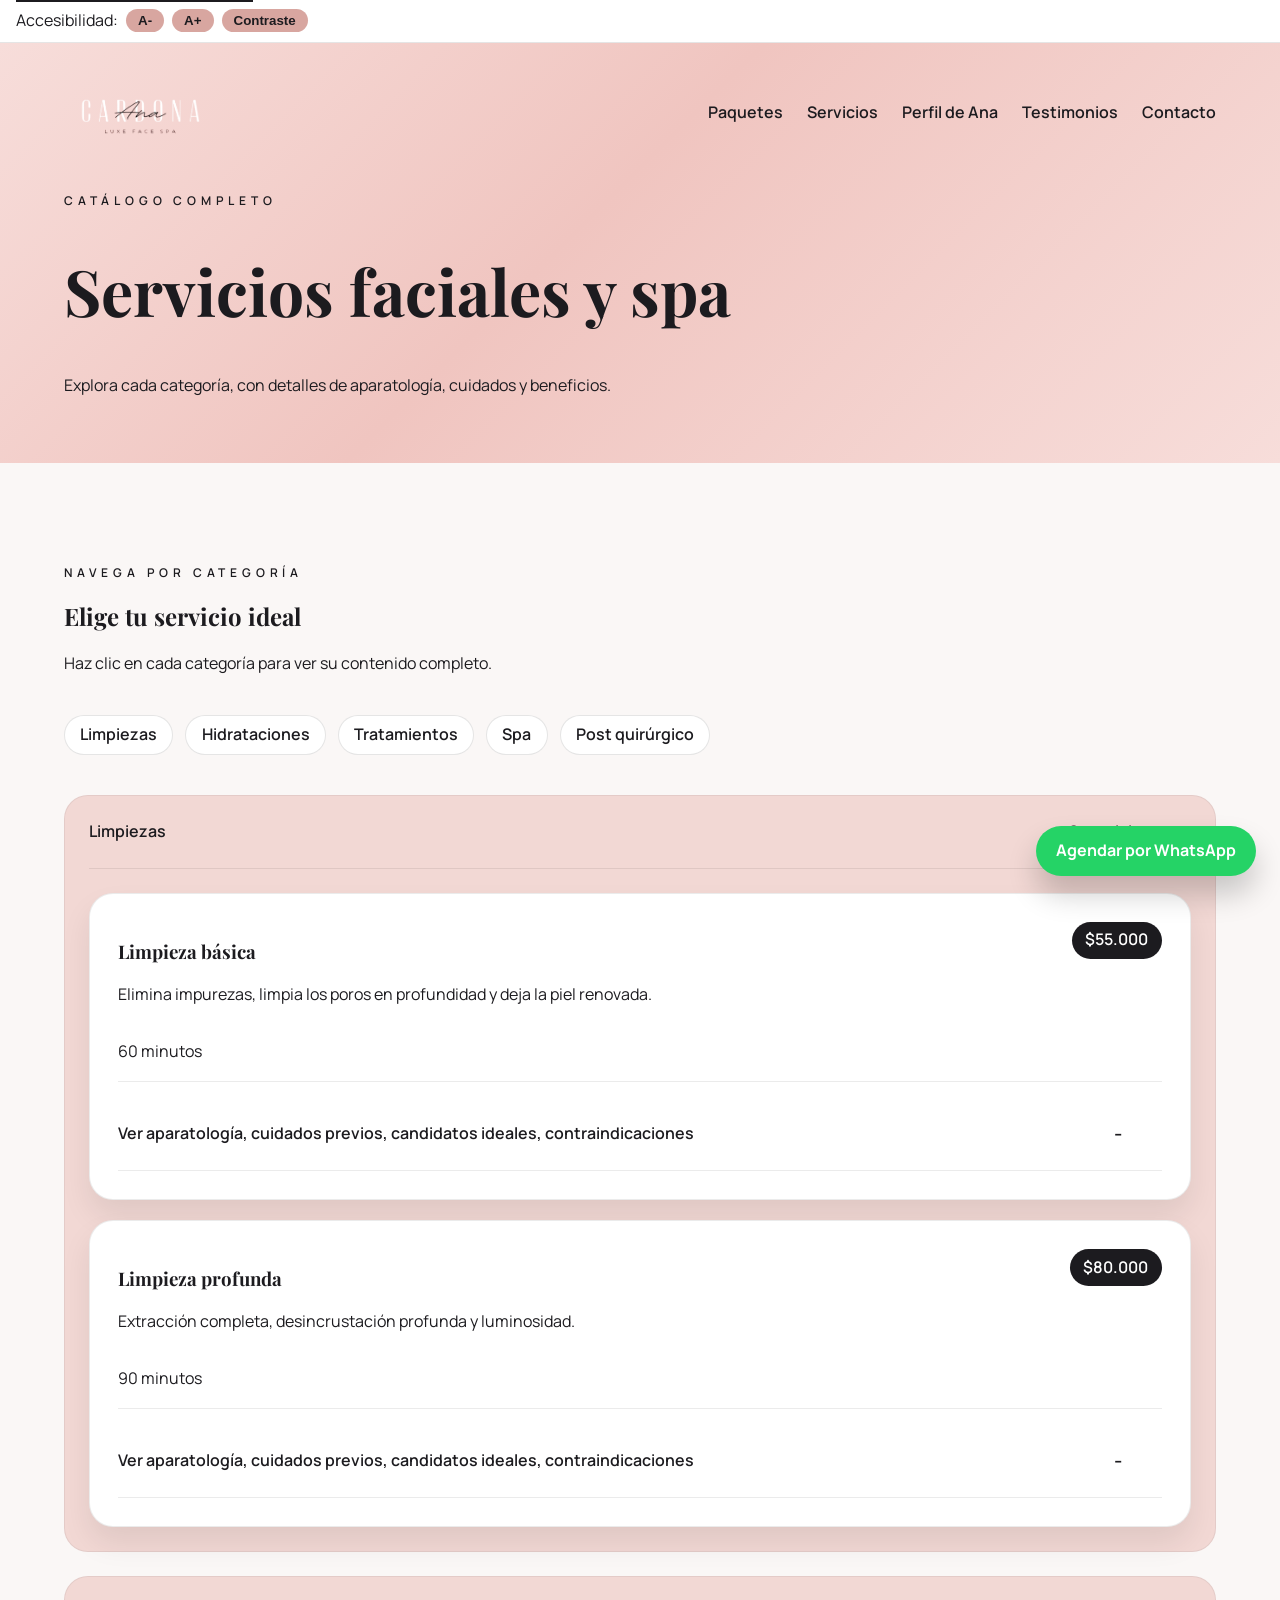
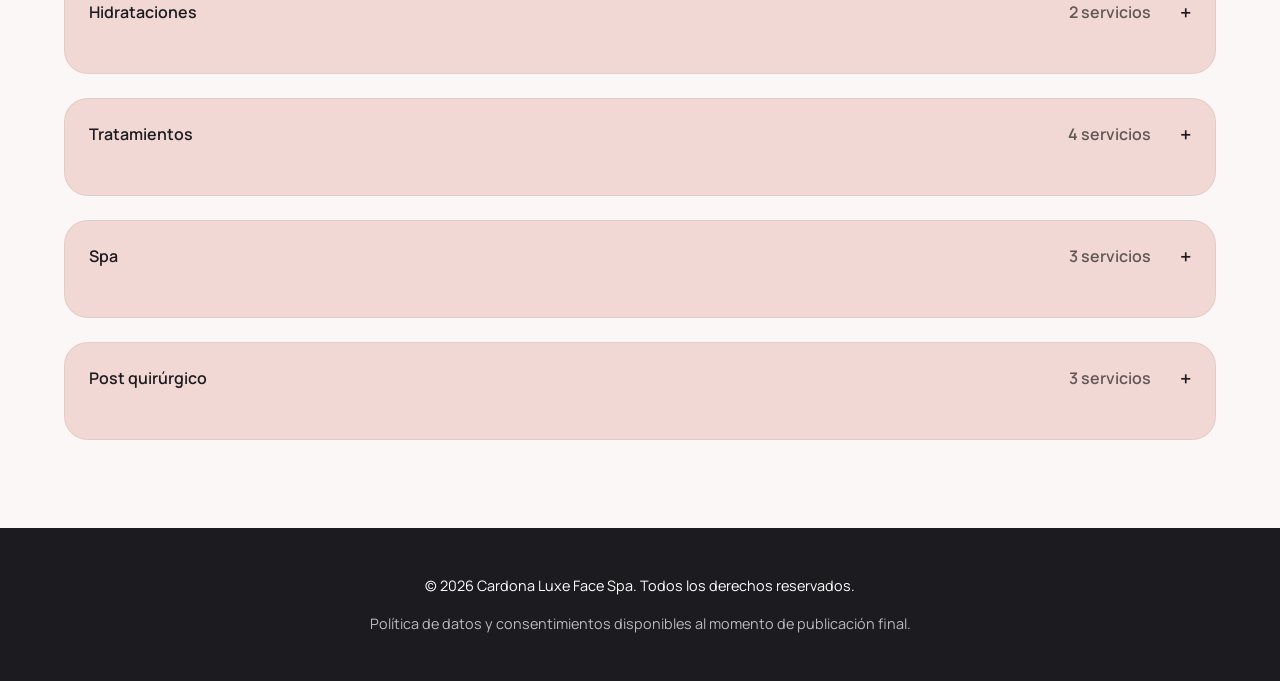
==== servicios.html @ 0a3d9806 "Add files via upload" ====
<!DOCTYPE html>
<html lang="es">
  <head>
    <meta charset="UTF-8" />
    <meta name="viewport" content="width=device-width, initial-scale=1.0" />
    <meta
      name="description"
      content="Catálogo completo de servicios de Ana Cardona · Luxe Face Spa."
    />
    <title>Servicios | Cardona · Luxe Face Spa</title>
    <link rel="preconnect" href="https://fonts.googleapis.com" />
    <link rel="preconnect" href="https://fonts.gstatic.com" crossorigin />
    <link
      href="https://fonts.googleapis.com/css2?family=Playfair+Display:wght@400;600&family=Manrope:wght@400;500;600&display=swap"
      rel="stylesheet"
    />
    <link rel="stylesheet" href="styles.css" />
  </head>
  <body>
    <a class="skip-link" href="#main">Saltar al contenido principal</a>

    <div class="accessibility-panel" aria-label="Controles de accesibilidad">
      <span>Accesibilidad:</span>
      <button type="button" data-action="font-decrease" aria-label="Reducir tamaño de letra">
        A-
      </button>
      <button type="button" data-action="font-increase" aria-label="Aumentar tamaño de letra">
        A+
      </button>
      <button type="button" data-action="contrast-toggle" aria-label="Activar alto contraste">
        Contraste
      </button>
    </div>

    <header class="hero hero--compact">
      <nav class="main-nav" aria-label="Navegación principal">
        <a class="brand" href="index.html" aria-label="Ir al inicio">
          <img
            src="images/logo-ana-luxe-face-spa.png"
            alt="Logo de Ana Cardona · Luxe Face Spa"
            width="200"
            height="52"
            decoding="async"
          />
        </a>
        <button
          class="nav-toggle"
          type="button"
          aria-expanded="false"
          aria-controls="nav-menu"
          aria-label="Abrir menú"
        >
          <span></span><span></span><span></span>
        </button>
        <ul id="nav-menu">
          <li><a href="index.html#paquetes">Paquetes</a></li>
          <li><a href="servicios.html" aria-current="page">Servicios</a></li>
          <li><a href="index.html#perfil">Perfil de Ana</a></li>
          <li><a href="index.html#testimonios">Testimonios</a></li>
          <li><a href="index.html#contacto">Contacto</a></li>
        </ul>
      </nav>

      <div class="hero-content">
        <p class="eyebrow">Catálogo completo</p>
        <h1>Servicios faciales y spa</h1>
        <p>Explora cada categoría, con detalles de aparatología, cuidados y beneficios.</p>
      </div>
    </header>

    <main id="main">
      <section class="section services-catalog" id="servicios">
        <div class="section-heading">
          <p class="eyebrow">Navega por categoría</p>
          <h2>Elige tu servicio ideal</h2>
          <p>Haz clic en cada categoría para ver su contenido completo.</p>
        </div>
        <div class="services-chips" aria-label="Categorías de servicios">
          <a class="chip" href="#limpiezas">Limpiezas</a>
          <a class="chip" href="#hidrataciones">Hidrataciones</a>
          <a class="chip" href="#tratamientos">Tratamientos</a>
          <a class="chip" href="#spa">Spa</a>
          <a class="chip" href="#post-quirurgico">Post quirúrgico</a>
        </div>
        <div class="services-accordion" id="services-accordion"></div>
      </section>
    </main>

    <footer class="site-footer">
      <p>© <span id="year"></span> Cardona Luxe Face Spa. Todos los derechos reservados.</p>
      <p class="legal">
        Política de datos y consentimientos disponibles al momento de publicación final.
      </p>
    </footer>

    <a
      class="whatsapp-fab"
      href="https://wa.me/message/45OG5EF3PCVAC1"
      target="_blank"
      rel="noopener"
      aria-label="Agendar cita por WhatsApp"
    >
      Agendar por WhatsApp
    </a>

    <script type="module" src="main.js"></script>
  </body>
</html>
---- styles.css ----
:root {
  --brand-pink: #d8a6a0;
  --brand-pink-soft: #f2d8d4;
  --brand-black: #1c1b1f;
  --brand-white: #ffffff;
  --accent-gold: #f4c789;
  --surface: #faf7f6;
  --font-scale: 1;
  --logo-zoom: 0.9;
}

*,
*::before,
*::after {
  box-sizing: border-box;
}

html {
  font-size: calc(16px * var(--font-scale));
  scroll-behavior: smooth;
}

body {
  margin: 0;
  font-family: "Manrope", system-ui, -apple-system, BlinkMacSystemFont, "Segoe UI", sans-serif;
  background-color: var(--surface);
  color: var(--brand-black);
  line-height: 1.6;
  overflow-x: hidden;
}

body.high-contrast {
  background-color: #111;
  color: #f7f7f7;
}

img {
  max-width: 100%;
  display: block;
  height: auto;
}

a {
  color: inherit;
  text-decoration: none;
}

.skip-link {
  position: absolute;
  top: -40px;
  left: 16px;
  padding: 8px 16px;
  background: var(--brand-black);
  color: var(--brand-white);
  z-index: 20;
}

.skip-link:focus {
  top: 16px;
}

.skip-link:focus-visible {
  outline: 3px solid var(--brand-pink);
  outline-offset: 4px;
}

.accessibility-panel {
  position: sticky;
  top: 0;
  display: flex;
  gap: 0.5rem;
  align-items: center;
  padding: 0.5rem 1rem;
  background: var(--brand-white);
  border-bottom: 1px solid rgba(0, 0, 0, 0.1);
  z-index: 10;
}

.accessibility-panel button {
  border: none;
  background: var(--brand-pink);
  color: var(--brand-black);
  padding: 0.25rem 0.75rem;
  border-radius: 999px;
  font-weight: 600;
  cursor: pointer;
  transition: opacity 0.2s ease;
}

.accessibility-panel button:focus-visible {
  outline: 3px solid var(--brand-black);
  outline-offset: 3px;
}

.accessibility-panel button:hover {
  opacity: 0.85;
}

.hero {
  position: relative;
  background: linear-gradient(135deg, #f7ddda 0%, #f0c5c0 45%, #f7ddda 100%);
  padding: 2rem clamp(1rem, 5vw, 5rem) 4rem;
  overflow: hidden;
}

.main-nav {
  display: flex;
  justify-content: space-between;
  align-items: center;
  gap: 1rem;
}

.main-nav .brand {
  display: flex;
  align-items: center;
  margin-right: auto;
  flex: 0 0 auto;
  height: clamp(72px, 6vw, 88px);
  max-width: 320px;
  overflow: hidden;
  padding: 6px 0 6px 0.5rem;
}

.main-nav .brand img {
  height: 100%;
  width: auto;
  display: block;
  transform-origin: left center;
  transform: scale(var(--logo-zoom));
}

.brand {
  color: inherit;
}

.main-nav ul {
  list-style: none;
  display: flex;
  gap: clamp(0.75rem, 2vw, 1.5rem);;
  padding: 0;
  margin: 0;
}

.main-nav a {
  font-weight: 600;
}

.main-nav a:focus-visible,
.btn:focus-visible,
.nav-toggle:focus-visible,
.whatsapp-fab:focus-visible,
.chip:focus-visible,
.card-cta:focus-visible,
.service-category summary:focus-visible {
  outline: 3px solid var(--brand-black);
  outline-offset: 4px;
}

.nav-toggle {
  display: none;
  flex-direction: column;
  gap: 4px;
  border: none;
  background: transparent;
}

.nav-toggle span {
  width: 24px;
  height: 2px;
  background: var(--brand-black);
  display: block;
}

.hero-content {
  max-width: 720px;
  margin-top: 3rem;
}

.hero-watermark {
  position: absolute;
  right: clamp(1.5rem, 6vw, 6rem);
  bottom: clamp(1.5rem, 6vw, 4.5rem);
  font-family: "Playfair Display", serif;
  font-size: clamp(4rem, 14vw, 12rem);
  color: var(--brand-black);
  opacity: 0.06;
  letter-spacing: 0.08em;
  pointer-events: none;
  z-index: 0;
  user-select: none;
  white-space: nowrap;
}

.hero-content,
.main-nav {
  position: relative;
  z-index: 1;
}

.hero--compact {
  padding-bottom: 3rem;
}

.hero--compact .hero-content {
  margin-top: 2.5rem;
}

.eyebrow {
  letter-spacing: 0.3rem;
  text-transform: uppercase;
  font-size: 0.75rem;
  font-weight: 600;
}

h1,
h2,
h3,
h4 {
  font-family: "Playfair Display", serif;
  color: var(--brand-black);
  line-height: 1.2;
}

.hero h1 {
  font-size: clamp(2.5rem, 6vw, 4rem);
}

.hero-cta {
  display: flex;
  gap: 1rem;
  flex-wrap: wrap;
  margin-top: 1.5rem;
}

.btn {
  display: inline-flex;
  align-items: center;
  justify-content: center;
  gap: 0.35rem;
  padding: 0.75rem 1.5rem;
  border-radius: 999px;
  font-weight: 600;
  border: 2px solid transparent;
  transition: transform 0.2s ease, box-shadow 0.2s ease;
}

.btn.primary {
  background: var(--brand-black);
  color: var(--brand-white);
}

.btn.ghost {
  border-color: var(--brand-black);
  color: var(--brand-black);
  background: transparent;
}

.btn:hover {
  transform: translateY(-1px);
  box-shadow: 0 10px 20px rgba(0, 0, 0, 0.15);
}

.section {
  padding: clamp(2.75rem, 7vw, 5.5rem) clamp(1rem, 5vw, 5rem);
}

.section-heading {
  max-width: 720px;
  margin-bottom: clamp(1.75rem, 3vw, 2.4rem);
}

.intro {
  display: grid;
  grid-template-columns: repeat(auto-fit, minmax(260px, 1fr));
  gap: 2rem;
}

.section.intro {
  padding-bottom: clamp(2rem, 5vw, 3.5rem);
}

.intro-card {
  border-radius: 24px;
  padding: 2rem;
  background: var(--brand-white);
  border: 1px solid rgba(0, 0, 0, 0.05);
}

.intro-copy ul,
.intro-card ul {
  margin: 1rem 0 0;
  padding-left: 1.25rem;
}

.intro-card ul {
  list-style: none;
  padding-left: 0;
  display: grid;
  gap: 0.35rem;
}

.intro-card .btn {
  margin-top: 1.25rem;
}

.intro-card .status {
  font-weight: 600;
  color: #219653;
}

.cards-grid {
  display: grid;
  grid-template-columns: repeat(auto-fit, minmax(280px, 1fr));
  gap: 1.5rem;
}

.package-card,
.service-card {
  background: var(--brand-white);
  border-radius: 24px;
  padding: 1.75rem;
  border: 1px solid rgba(0, 0, 0, 0.05);
  box-shadow: 0 20px 40px rgba(0, 0, 0, 0.05);
}

.package-card h3 {
  margin-top: 0.25rem;
}

.tag {
  display: inline-flex;
  padding: 0.25rem 0.75rem;
  border-radius: 999px;
  background: var(--brand-black);
  color: var(--brand-white);
  font-size: 0.75rem;
  text-transform: uppercase;
}

.price-chip {
  display: inline-flex;
  background: var(--brand-black);
  color: var(--brand-white);
  border-radius: 999px;
  padding: 0.35rem 0.85rem;
  font-weight: 600;
}

.service-groups {
  display: flex;
  flex-direction: column;
  gap: 3rem;
}

.service-group > h3 {
  margin-bottom: 1rem;
}

.service-list {
  display: grid;
  grid-template-columns: repeat(auto-fit, minmax(280px, 1fr));
  gap: 1.5rem;
}

.service-card header {
  display: flex;
  justify-content: space-between;
  gap: 1rem;
  align-items: flex-start;
}

.service-price {
  display: grid;
  gap: 0.4rem;
  justify-items: end;
  text-align: left;
  margin-right: -0.25rem;
}

.service-price-packages {
  display: grid;
  gap: 0.25rem;
  font-size: 0.8rem;
  color: rgba(0, 0, 0, 0.75);
}

.service-price-row {
  display: flex;
  align-items: center;
  justify-content: space-between;
  gap: 0.75rem;
  padding-bottom: 0.5rem;
  border-bottom: 1px solid rgba(0, 0, 0, 0.08);
}

.service-price-row:last-child {
  border-bottom: none;
  padding-bottom: 0;
}

.service-price-left {
  display: grid;
  gap: 0.2rem;
  font-size: 0.8rem;
  color: rgba(0, 0, 0, 0.75);
}

.service-price-title {
  font-weight: 600;
}

.service-price-sub {
  font-size: 0.75rem;
  color: rgba(0, 0, 0, 0.6);
}

.service-price-chip {
  width: 8rem;
  height: 2.25rem;
  display: inline-flex;
  align-items: center;
  justify-content: center;
  text-align: center;
  margin-left: auto;
  flex-shrink: 0;
}

.service-price-row:first-child .service-price-chip {
  margin-left: 0.5rem;
}


.service-card details {
  margin-top: 1rem;
  border-top: 1px solid rgba(0, 0, 0, 0.08);
  padding-top: 1rem;
}

.service-card summary {
  cursor: pointer;
  font-weight: 600;
}

.detail-grid {
  display: grid;
  grid-template-columns: repeat(auto-fit, minmax(180px, 1fr));
  gap: 1rem;
  margin-top: 1rem;
}

.detail-grid h4 {
  font-size: 1rem;
}

.services-preview {
  display: grid;
  grid-template-columns: repeat(auto-fit, minmax(220px, 1fr));
  gap: 1.5rem;
}

.service-preview-card {
  background: var(--brand-white);
  border-radius: 20px;
  padding: 1.5rem;
  border: 1px solid rgba(0, 0, 0, 0.06);
  box-shadow: 0 14px 26px rgba(0, 0, 0, 0.08);
  display: flex;
  flex-direction: column;
  gap: 0.75rem;
}

.service-preview-card p {
  margin: 0;
}

.card-cta {
  margin-top: auto;
  font-weight: 600;
  display: inline-flex;
  align-items: center;
  gap: 0.35rem;
}

.services-actions {
  margin-top: 2rem;
}

.services-chips {
  display: flex;
  flex-wrap: wrap;
  gap: 0.75rem;
  margin: 1.5rem 0 2.5rem;
}

.chip {
  display: inline-flex;
  align-items: center;
  padding: 0.4rem 0.95rem;
  border-radius: 999px;
  background: var(--brand-white);
  border: 1px solid rgba(0, 0, 0, 0.1);
  font-weight: 600;
}

.services-accordion {
  display: grid;
  gap: 1.5rem;
}

.service-category {
  background: var(--brand-pink-soft);
  border-radius: 24px;
  border: 1px solid rgba(0, 0, 0, 0.06);
  padding: 0 1.5rem 1.5rem;
}

.service-category summary {
  cursor: pointer;
  list-style: none;
  padding: 1.25rem 0;
  display: grid;
  grid-template-columns: minmax(0, 1fr) auto 24px;
  align-items: center;
  gap: 1rem;
  font-weight: 600;
}

.service-category summary::-webkit-details-marker {
  display: none;
}

.service-category summary::after {
  content: "+";
  font-size: 1.25rem;
  justify-self: end;
}

.service-category[open] summary::after {
  content: "-";
}

.service-category[open] summary {
  border-bottom: 1px solid rgba(0, 0, 0, 0.08);
}

.service-category-list {
  display: grid;
  gap: 1.25rem;
  padding-top: 1.5rem;
}

.service-category-title {
  min-width: 0;
}

.service-category-count {
  min-width: 7rem;
  text-align: right;
  color: rgba(0, 0, 0, 0.6);
  font-weight: 600;
}

.service-category .service-card {
  background: var(--brand-white);
  border-color: rgba(0, 0, 0, 0.08);
  box-shadow: 0 16px 30px rgba(0, 0, 0, 0.08);
}

.profile {
  display: grid;
  grid-template-columns: repeat(auto-fit, minmax(280px, 1fr));
  gap: 2rem;
  align-items: center;
  background: var(--brand-pink-soft);
}

.profile-media {
  display: flex;
  justify-content: center;
}

.profile-photo {
  width: 100%;
  max-width: 320px;
  border-radius: 32px;
  aspect-ratio: 4 / 5;
  object-fit: cover;
  box-shadow: 0 30px 60px rgba(0, 0, 0, 0.15);
}

.profile-links {
  display: flex;
  gap: 1rem;
  flex-wrap: wrap;
}

.testimonials-track {
  display: grid;
  grid-template-columns: repeat(auto-fit, minmax(260px, 1fr));
  gap: 1rem;
}

.testimonial-card {
  position: relative;
  overflow: hidden;
  max-width: 320px;
  aspect-ratio: 4 / 3;
  width: 100%;
  padding: 1.5rem;
  background: var(--brand-white);
  border-radius: 20px;
  border: 1px solid rgba(0, 0, 0, 0.05);
}

.testimonial-card img {
  position: absolute;
  inset: 0;
  width: 100%;
  height: 100%;
  object-fit: cover;
}

.testimonial-overlay {
  position: absolute;
  left: 0.75rem;
  right: 0.75rem;
  bottom: 0.75rem;
  padding: 0.85rem 1rem;
  background: rgba(0, 0, 0, 0.55);
  color: var(--brand-white);
  border-radius: 14px;
  display: grid;
  gap: 0.35rem;
}

.testimonial-overlay p {
  margin: 0;
  font-size: 0.9rem;
}

.testimonial-overlay strong {
  font-weight: 600;
}

.gallery-grid {
  display: grid;
  grid-template-columns: repeat(auto-fit, minmax(220px, 1fr));
  gap: 1rem;
}

.gallery-card {
  border-radius: 20px;
  overflow: hidden;
  position: relative;
}

.gallery-card span {
  position: absolute;
  bottom: 0.75rem;
  left: 0.75rem;
  background: rgba(0, 0, 0, 0.5);
  color: var(--brand-white);
  padding: 0.25rem 0.6rem;
  border-radius: 12px;
  font-size: 0.85rem;
}

.contact {
  display: grid;
  grid-template-columns: repeat(auto-fit, minmax(280px, 1fr));
  gap: 2rem;
  background: var(--brand-black);
  color: var(--brand-white);
}

.contact-card {
  background: rgba(255, 255, 255, 0.05);
  border-radius: 24px;
  padding: 2rem;
}

.contact-card ul {
  list-style: none;
  padding: 0;
}

.contact-card li {
  margin-bottom: 0.5rem;
}

.map-placeholder {
  border-radius: 24px;
  display: flex;
  flex-direction: column;
  justify-content: center;
  align-items: center;
  background: rgba(255, 255, 255, 0.08);
  text-align: center;
  padding: 1.5rem;
  min-height: 260px;
}

.site-footer {
  padding: 2rem 1rem;
  text-align: center;
  font-size: 0.9rem;
  background: var(--brand-black);
  color: var(--brand-white);
}

.legal {
  opacity: 0.7;
}

.whatsapp-fab {
  position: fixed;
  right: 1.5rem;
  bottom: 1.5rem;
  background: #25d366;
  color: #fff;
  padding: 0.75rem 1.25rem;
  border-radius: 999px;
  font-weight: 700;
  box-shadow: 0 18px 30px rgba(0, 0, 0, 0.2);
}

@media (max-width: 880px) {
  .main-nav {
    position: relative;
    z-index: 200;
  }

  .main-nav ul {
    position: absolute;
    top: 72px;
    right: 16px;
    flex-direction: column;
    background: var(--brand-white);
    padding: 1rem;
    border-radius: 20px;
    display: none;
    z-index: 100;
    box-shadow: 0 12px 40px rgba(0, 0, 0, 0.15);
  }

  .main-nav ul.open {
    display: flex;
  }

  .nav-toggle {
    display: inline-flex;
  }
}

@media (max-width: 600px) {
  .hero {
    padding-left: 1.25rem;
    padding-right: 1.25rem;
  }

  .main-nav .brand {
    overflow: visible;
    padding-left: 0.75rem;
  }

  :root {
    --logo-zoom: 1.2;
  }

  .main-nav .brand {
    height: clamp(56px, 10vw, 72px);
    max-width: 240px;
  }

  .profile-photo {
    max-width: 240px;
  }

  .hero-watermark {
    opacity: 0.03;
    font-size: clamp(3rem, 12vw, 6rem);
    right: 1rem;
    bottom: 1rem;
  }

  .hero-logo {
    width: min(100%, 320px);
    margin-top: 0.5rem;
    margin-bottom: 1rem;
  }

  .service-category summary {
    grid-template-columns: minmax(0, 1fr) auto 20px;
  }

  .service-category-count {
    min-width: 5.5rem;
    font-size: 0.9rem;
  }
}

@media (prefers-reduced-motion: reduce) {
  *,
  *::before,
  *::after {
    transition: none !important;
  }
}
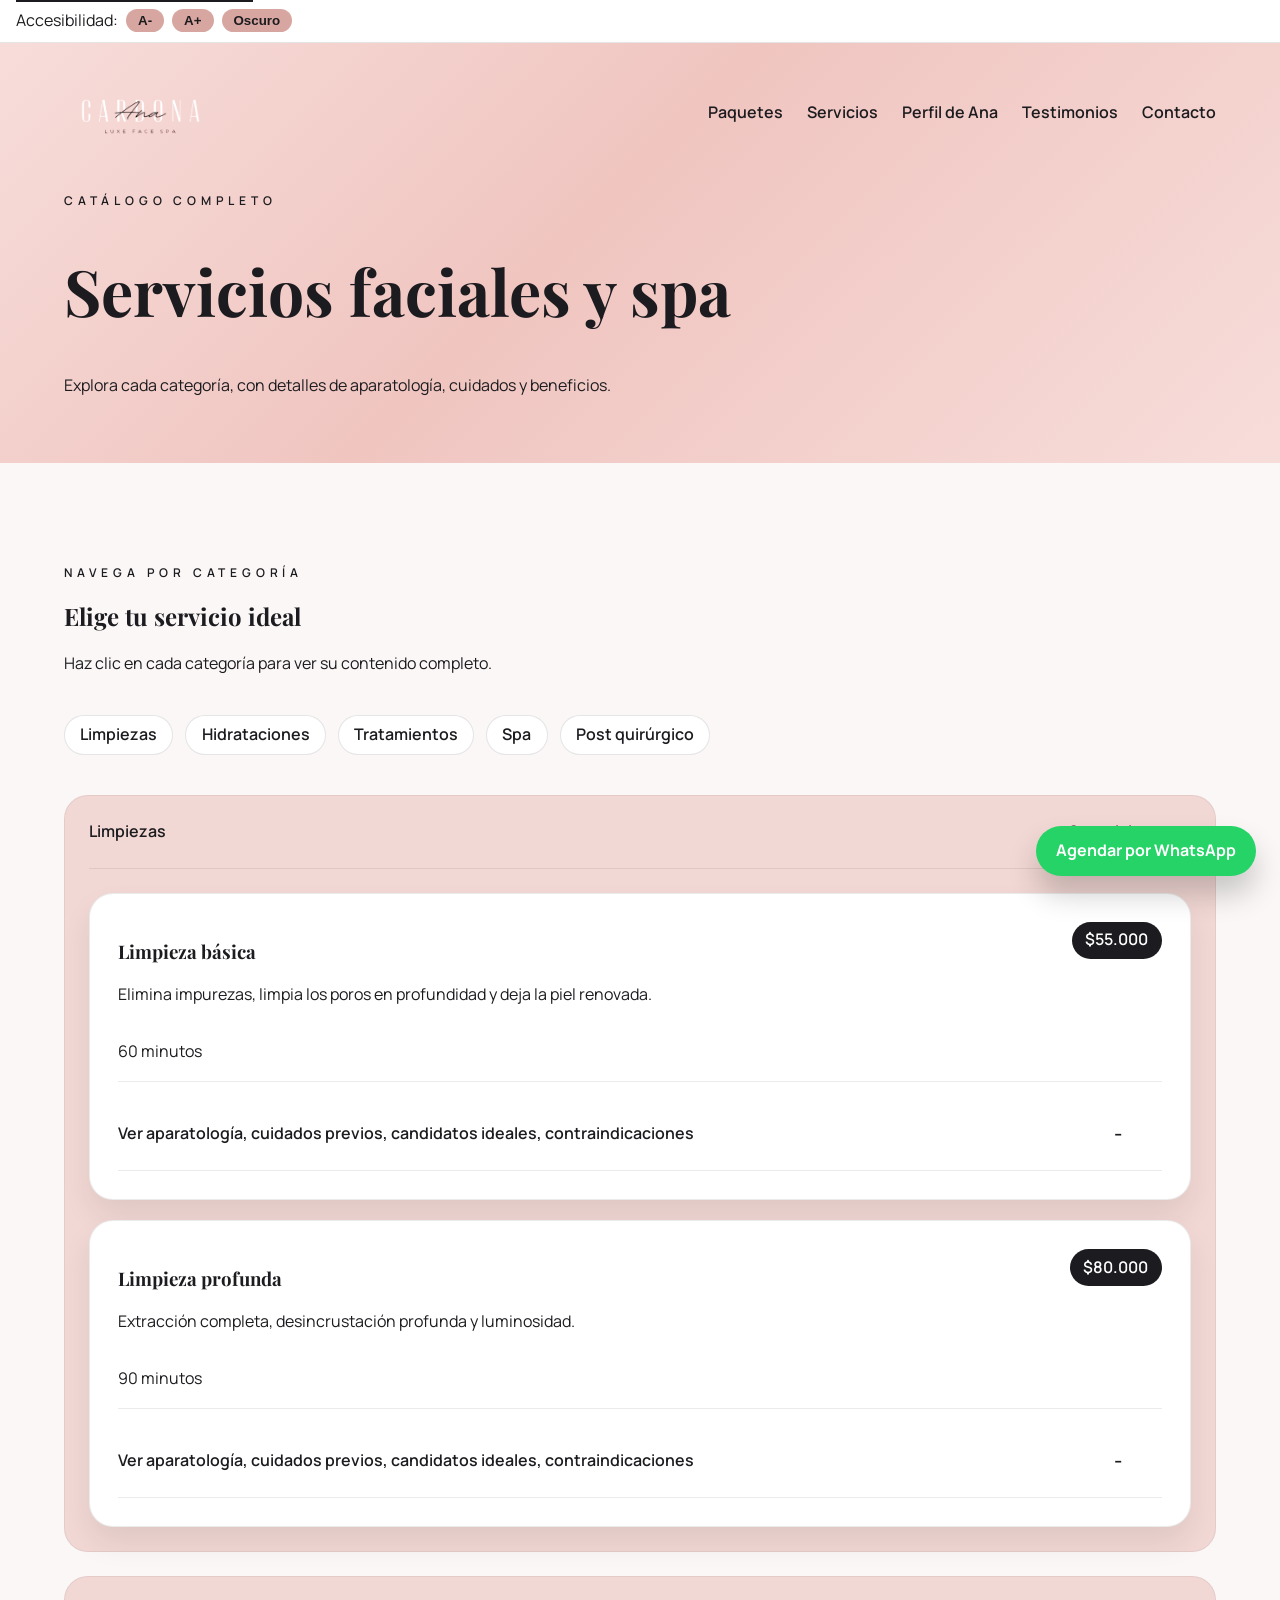
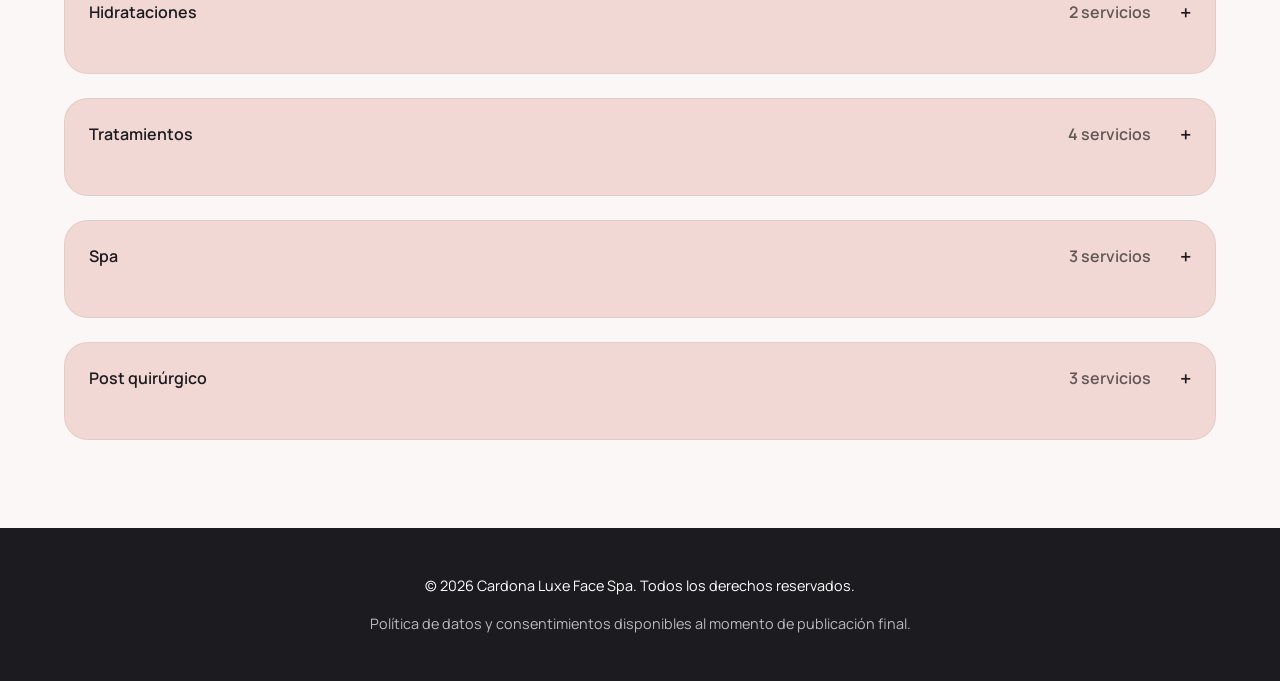
==== commit c23ba56e: "Dark Mode and some patient fixes" ====
--- a/servicios.html
+++ b/servicios.html
@@ -27,8 +27,8 @@
       <button type="button" data-action="font-increase" aria-label="Aumentar tamaño de letra">
         A+
       </button>
-      <button type="button" data-action="contrast-toggle" aria-label="Activar alto contraste">
-        Contraste
+      <button type="button" data-action="theme-toggle" aria-label="Activar modo oscuro" aria-pressed="false">
+        Oscuro
       </button>
     </div>
 
--- a/styles.css
+++ b/styles.css
@@ -29,9 +29,199 @@
   overflow-x: hidden;
 }
 
-body.high-contrast {
-  background-color: #111;
-  color: #f7f7f7;
+body.dark-mode {
+  background-color: #14141a;
+  color: #f3eef2;
+}
+
+body.dark-mode h1,
+body.dark-mode h2,
+body.dark-mode h3,
+body.dark-mode h4 {
+  color: #f8f4f6;
+}
+
+body.dark-mode .accessibility-panel {
+  background: #1b1b23;
+  border-bottom-color: rgba(255, 255, 255, 0.12);
+}
+
+body.dark-mode .accessibility-panel button {
+  background: #2a2935;
+  color: #f3eef2;
+}
+
+body.dark-mode .hero {
+  background: linear-gradient(135deg, #352c33 0%, #2b252f 45%, #372d34 100%);
+}
+
+body.dark-mode .hero-watermark {
+  color: #f8f4f6;
+  opacity: 0.05;
+}
+
+body.dark-mode .feature-banner-card,
+body.dark-mode .intro-card,
+body.dark-mode .package-card,
+body.dark-mode .service-card,
+body.dark-mode .service-preview-card,
+body.dark-mode .testimonial-card,
+body.dark-mode .showcase-module {
+  background: #20202a;
+  border-color: rgba(255, 255, 255, 0.12);
+  box-shadow: 0 18px 30px rgba(0, 0, 0, 0.35);
+}
+
+body.dark-mode .service-category {
+  background: #2a2431;
+  border-color: rgba(255, 255, 255, 0.16);
+}
+
+body.dark-mode .service-price-single,
+body.dark-mode .service-price-sub,
+body.dark-mode .service-price-left,
+body.dark-mode .service-category-count,
+body.dark-mode .section-heading p,
+body.dark-mode .feature-banner-footer p,
+body.dark-mode .showcase-empty {
+  color: rgba(243, 238, 242, 0.82);
+}
+
+body.dark-mode .service-price-row {
+  border-bottom-color: rgba(255, 255, 255, 0.12);
+}
+
+body.dark-mode .btn.ghost {
+  border-color: #f3eef2;
+  color: #f3eef2;
+}
+
+body.dark-mode .tag,
+body.dark-mode .price-chip,
+body.dark-mode .showcase-tab.active {
+  background: #f3eef2;
+  color: #1b1b23;
+}
+
+body.dark-mode .showcase-tab {
+  background: #2a2935;
+  border-color: rgba(255, 255, 255, 0.18);
+  color: #f3eef2;
+}
+
+body.dark-mode .showcase-frame {
+  background: #17171f;
+}
+
+body.dark-mode .showcase-arrow {
+  background: #2a2935;
+  color: #f3eef2;
+  border-color: rgba(255, 255, 255, 0.16);
+}
+
+body.dark-mode .showcase-dots button {
+  background: rgba(255, 255, 255, 0.35);
+}
+
+body.dark-mode .showcase-dots button.active {
+  background: #f3eef2;
+}
+
+body.dark-mode .profile {
+  background: linear-gradient(140deg, #2a2431 0%, #241f2b 100%);
+}
+
+body.dark-mode .profile .btn.primary {
+  background: #f3eef2;
+  color: #1b1b23;
+}
+
+body.dark-mode .profile .btn.ghost {
+  border-color: rgba(243, 238, 242, 0.85);
+  color: #f3eef2;
+}
+
+body.dark-mode .services-chips .chip {
+  background: #2b2934;
+  border-color: rgba(255, 255, 255, 0.16);
+  color: #f3eef2;
+}
+
+body.dark-mode .service-category summary {
+  color: #f3eef2;
+}
+
+body.dark-mode .service-category[open] summary {
+  border-bottom-color: rgba(255, 255, 255, 0.14);
+}
+
+body.dark-mode .service-category .service-card {
+  background: #1d1a24;
+  border-color: rgba(255, 255, 255, 0.12);
+  box-shadow: 0 12px 24px rgba(0, 0, 0, 0.34);
+}
+
+body.dark-mode .service-card details {
+  border-top-color: rgba(255, 255, 255, 0.14);
+}
+
+body.dark-mode .detail-grid > div {
+  background: rgba(255, 255, 255, 0.03);
+  border: 1px solid rgba(255, 255, 255, 0.12);
+  border-radius: 14px;
+  padding: 0.75rem 0.8rem;
+}
+
+body.dark-mode .detail-grid h4 {
+  color: #f7f3f5;
+}
+
+body.dark-mode .contact {
+  background: #0f1015;
+  color: #f3eef2;
+}
+
+body.dark-mode .contact-card,
+body.dark-mode .map-placeholder {
+  background: rgba(255, 255, 255, 0.04);
+}
+
+body.dark-mode .map-frame {
+  border-color: rgba(255, 255, 255, 0.2);
+  background: rgba(255, 255, 255, 0.03);
+}
+
+body.dark-mode .site-footer {
+  background: #0f1015;
+  color: #f3eef2;
+}
+
+body.dark-mode .main-nav a {
+  color: #f3eef2;
+}
+
+body.dark-mode .nav-toggle span {
+  background: #f3eef2;
+}
+
+@media (max-width: 880px) {
+  body.dark-mode .main-nav ul {
+    background: #20202a;
+    border: 1px solid rgba(255, 255, 255, 0.14);
+  }
+}
+
+body.dark-mode .main-nav a:focus-visible,
+body.dark-mode .btn:focus-visible,
+body.dark-mode .nav-toggle:focus-visible,
+body.dark-mode .whatsapp-fab:focus-visible,
+body.dark-mode .chip:focus-visible,
+body.dark-mode .card-cta:focus-visible,
+body.dark-mode .service-category summary:focus-visible,
+body.dark-mode .showcase-tab:focus-visible,
+body.dark-mode .showcase-arrow:focus-visible,
+body.dark-mode .showcase-dots button:focus-visible {
+  outline-color: #f3eef2;
 }
 
 img {
@@ -96,6 +286,11 @@
   opacity: 0.85;
 }
 
+.accessibility-panel button.is-active {
+  background: var(--brand-black);
+  color: var(--brand-white);
+}
+
 .hero {
   position: relative;
   background: linear-gradient(135deg, #f7ddda 0%, #f0c5c0 45%, #f7ddda 100%);
@@ -151,7 +346,10 @@
 .whatsapp-fab:focus-visible,
 .chip:focus-visible,
 .card-cta:focus-visible,
-.service-category summary:focus-visible {
+.service-category summary:focus-visible,
+.showcase-tab:focus-visible,
+.showcase-arrow:focus-visible,
+.showcase-dots button:focus-visible {
   outline: 3px solid var(--brand-black);
   outline-offset: 4px;
 }
@@ -279,6 +477,44 @@
   padding-bottom: clamp(2rem, 5vw, 3.5rem);
 }
 
+.feature-banner {
+  padding-top: clamp(1.25rem, 3vw, 2rem);
+  padding-bottom: clamp(1.5rem, 3vw, 2.25rem);
+}
+
+.feature-banner-card {
+  background: var(--brand-white);
+  border-radius: 24px;
+  border: 1px solid rgba(0, 0, 0, 0.06);
+  box-shadow: 0 18px 30px rgba(0, 0, 0, 0.06);
+  padding: clamp(0.8rem, 1.8vw, 1.15rem);
+  max-width: 980px;
+  margin: 0 auto;
+}
+
+.feature-banner-card img {
+  width: 100%;
+  aspect-ratio: 18 / 6;
+  max-height: 340px;
+  object-fit: cover;
+  border-radius: 18px;
+  display: block;
+}
+
+.feature-banner-footer {
+  margin-top: 0.65rem;
+  display: flex;
+  align-items: center;
+  justify-content: flex-start;
+  gap: 0.75rem;
+  flex-wrap: wrap;
+}
+
+.feature-banner-footer p {
+  margin: 0;
+  max-width: 52ch;
+}
+
 .intro-card {
   border-radius: 24px;
   padding: 2rem;
@@ -596,17 +832,18 @@
 
 .testimonials-track {
   display: grid;
-  grid-template-columns: repeat(auto-fit, minmax(260px, 1fr));
-  gap: 1rem;
+  grid-template-columns: repeat(3, minmax(0, 330px));
+  justify-content: center;
+  gap: 0.8rem;
+  max-width: 1040px;
+  margin: 0 auto;
 }
 
 .testimonial-card {
   position: relative;
   overflow: hidden;
-  max-width: 320px;
-  aspect-ratio: 4 / 3;
+  aspect-ratio: 4 / 5;
   width: 100%;
-  padding: 1.5rem;
   background: var(--brand-white);
   border-radius: 20px;
   border: 1px solid rgba(0, 0, 0, 0.05);
@@ -622,47 +859,183 @@
 
 .testimonial-overlay {
   position: absolute;
-  left: 0.75rem;
-  right: 0.75rem;
-  bottom: 0.75rem;
-  padding: 0.85rem 1rem;
-  background: rgba(0, 0, 0, 0.55);
+  left: 0.6rem;
+  right: 0.6rem;
+  bottom: 0.6rem;
+  padding: 0.75rem 0.85rem;
+  background: linear-gradient(180deg, rgba(18, 18, 24, 0.1), rgba(18, 18, 24, 0.72));
   color: var(--brand-white);
   border-radius: 14px;
   display: grid;
-  gap: 0.35rem;
-}
-
-.testimonial-overlay p {
+  gap: 0.25rem;
+}
+
+.testimonial-name {
+  font-size: 0.85rem;
+  font-weight: 700;
+  letter-spacing: 0.04em;
+  text-transform: uppercase;
+}
+
+.testimonial-quote {
   margin: 0;
-  font-size: 0.9rem;
-}
-
-.testimonial-overlay strong {
+  font-size: 0.88rem;
+  line-height: 1.45;
+}
+
+.testimonials .section-heading {
+  max-width: 860px;
+  margin-bottom: 1.75rem;
+}
+
+.testimonials .section-heading h2 {
+  font-size: clamp(2rem, 4.5vw, 2.8rem);
+}
+
+.testimonials .section-heading p {
+  max-width: 62ch;
+}
+
+@media (max-width: 920px) {
+  .testimonials-track {
+    grid-template-columns: repeat(2, minmax(0, 320px));
+  }
+}
+
+@media (max-width: 640px) {
+  .testimonials-track {
+    grid-auto-flow: column;
+    grid-auto-columns: minmax(82%, 1fr);
+    grid-template-columns: none;
+    overflow-x: auto;
+    scroll-snap-type: x mandatory;
+    padding-bottom: 0.35rem;
+  }
+
+  .testimonial-card {
+    scroll-snap-align: start;
+    aspect-ratio: 4 / 5.2;
+  }
+}
+
+.showcase-module {
+  background: var(--brand-white);
+  border: 1px solid rgba(0, 0, 0, 0.06);
+  border-radius: 24px;
+  box-shadow: 0 18px 34px rgba(0, 0, 0, 0.06);
+  padding: clamp(0.9rem, 1.8vw, 1.2rem);
+  max-width: 1100px;
+  margin: 0 auto;
+}
+
+.showcase-tabs {
+  display: flex;
+  gap: 0.65rem;
+  flex-wrap: wrap;
+  margin-bottom: 1rem;
+}
+
+.showcase-tab {
+  border: 1px solid rgba(0, 0, 0, 0.12);
+  background: #f7f3f2;
+  color: var(--brand-black);
+  border-radius: 999px;
+  padding: 0.4rem 0.9rem;
   font-weight: 600;
-}
-
-.gallery-grid {
-  display: grid;
-  grid-template-columns: repeat(auto-fit, minmax(220px, 1fr));
-  gap: 1rem;
-}
-
-.gallery-card {
-  border-radius: 20px;
+  cursor: pointer;
+}
+
+.showcase-tab.active {
+  background: var(--brand-black);
+  color: var(--brand-white);
+  border-color: var(--brand-black);
+}
+
+.showcase-carousel {
+  display: grid;
+  grid-template-columns: auto minmax(0, 1fr) auto;
+  gap: 0.85rem;
+  align-items: center;
+}
+
+.showcase-arrow {
+  border: 1px solid rgba(0, 0, 0, 0.12);
+  background: var(--brand-white);
+  color: var(--brand-black);
+  border-radius: 999px;
+  width: 2.2rem;
+  height: 2.2rem;
+  display: inline-flex;
+  align-items: center;
+  justify-content: center;
+  font-size: 1.25rem;
+  cursor: pointer;
+}
+
+.showcase-arrow:disabled {
+  opacity: 0.4;
+  cursor: not-allowed;
+}
+
+.showcase-frame {
+  margin: 0 auto;
+  width: min(100%, 840px);
+  border-radius: 18px;
   overflow: hidden;
   position: relative;
-}
-
-.gallery-card span {
-  position: absolute;
-  bottom: 0.75rem;
-  left: 0.75rem;
-  background: rgba(0, 0, 0, 0.5);
+  aspect-ratio: 16 / 8.2;
+  max-height: 470px;
+  background: #f4efed;
+}
+
+.showcase-frame img {
+  width: 100%;
+  height: 100%;
+  object-fit: contain;
+  object-position: center center;
+  display: block;
+}
+
+.showcase-frame figcaption {
+  display: none;
+}
+
+.showcase-caption {
+  display: inline-flex;
+  background: rgba(0, 0, 0, 0.58);
   color: var(--brand-white);
-  padding: 0.25rem 0.6rem;
   border-radius: 12px;
+  padding: 0.3rem 0.65rem;
   font-size: 0.85rem;
+}
+
+.showcase-meta {
+  margin-top: 0.8rem;
+}
+
+.showcase-dots {
+  display: flex;
+  gap: 0.45rem;
+}
+
+.showcase-dots button {
+  width: 0.55rem;
+  height: 0.55rem;
+  border-radius: 999px;
+  border: none;
+  background: rgba(0, 0, 0, 0.2);
+  padding: 0;
+  cursor: pointer;
+}
+
+.showcase-dots button.active {
+  background: var(--brand-black);
+}
+
+.showcase-empty {
+  margin: 0;
+  color: rgba(0, 0, 0, 0.65);
+  font-weight: 500;
 }
 
 .contact {
@@ -690,14 +1063,28 @@
 
 .map-placeholder {
   border-radius: 24px;
-  display: flex;
-  flex-direction: column;
-  justify-content: center;
-  align-items: center;
+  display: grid;
+  align-content: start;
+  gap: 0.8rem;
   background: rgba(255, 255, 255, 0.08);
-  text-align: center;
   padding: 1.5rem;
   min-height: 260px;
+}
+
+.map-frame {
+  min-height: 260px;
+  border-radius: 18px;
+  border: 1px solid rgba(255, 255, 255, 0.2);
+  background: rgba(255, 255, 255, 0.06);
+  overflow: hidden;
+}
+
+.map-frame iframe {
+  width: 100%;
+  height: 100%;
+  min-height: 260px;
+  border: 0;
+  display: block;
 }
 
 .site-footer {
@@ -776,6 +1163,42 @@
     max-width: 240px;
   }
 
+  .feature-banner-card {
+    padding: 0.5rem;
+    max-width: 100%;
+  }
+
+  .feature-banner-footer {
+    margin-top: 0.55rem;
+    padding: 0 0.25rem 0.15rem;
+  }
+
+  .feature-banner-card img {
+    aspect-ratio: 4 / 3;
+    max-height: none;
+    border-radius: 14px;
+  }
+
+  .showcase-module {
+    padding: 0.8rem;
+  }
+
+  .showcase-carousel {
+    grid-template-columns: auto minmax(0, 1fr) auto;
+    gap: 0.65rem;
+  }
+
+  .showcase-arrow {
+    width: 2rem;
+    height: 2rem;
+  }
+
+  .showcase-frame {
+    aspect-ratio: 4 / 3;
+    max-height: 350px;
+    width: 100%;
+  }
+
   .hero-watermark {
     opacity: 0.03;
     font-size: clamp(3rem, 12vw, 6rem);
